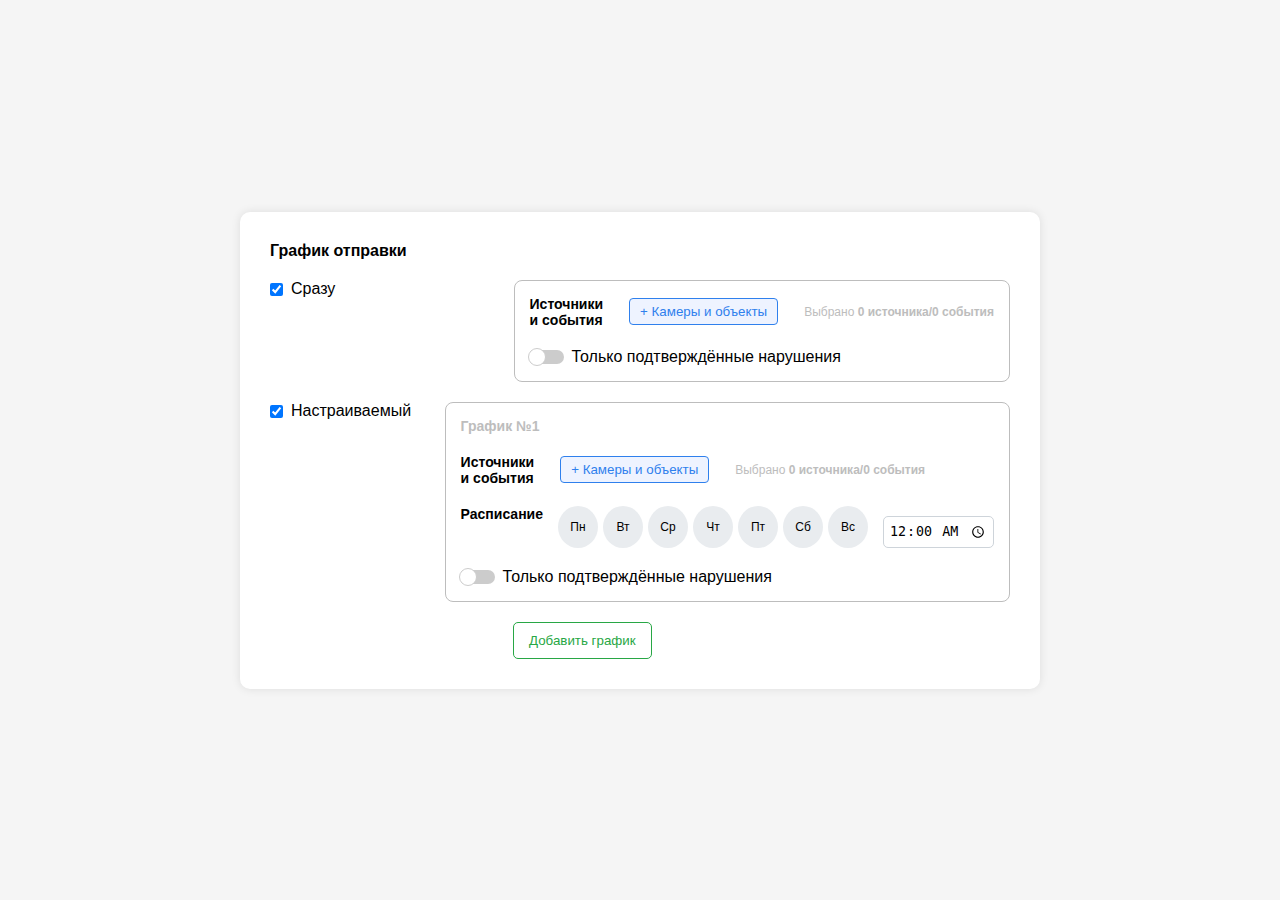
==== form/index.html @ 981cb8cc "TASK-4 create draft of form" ====
<!DOCTYPE html>
<html lang="en">
  <head>
    <meta charset="UTF-8" />
    <meta name="viewport" content="width=device-width, initial-scale=1.0" />
    <title>Document</title>
    <link rel="stylesheet" href="styles.css" />
  </head>
  <body>
    <form class="form" action="" method="post">
      <h1 class="form__title">График отправки</h1>
      <fieldset class="form__section">
        <label class="form__checkbox">
          <input class="form__checkbox-input" type="checkbox" checked />Сразу
        </label>
        <div class="form__container">
          <div class="form__info">
            <h3 class="form__info-title">
              Источники
              <span class="form__info-title--newline">и события</span>
            </h3>
            <button class="form__info-btn" type="submit">
              + Камеры и объекты
            </button>
            <p class="form__info-txt">
              Выбрано
              <span class="form__info-txt--highlight"
                >0 источника/0 события</span
              >
            </p>
          </div>
          <label class="form__toggle">
            <input class="form__toggle-checkbox" type="checkbox" />
            <span class="form__toggle-slider" class="slider"></span>
            Только подтверждённые нарушения
          </label>
        </div>
      </fieldset>
      <fieldset class="form__section">
        <label class="form__checkbox">
          <input
            class="form__checkbox-input"
            type="checkbox"
            checked
          />Настраиваемый
        </label>
        <div class="form__container">
          <h2 class="form__container-title">График №1</h2>
          <div class="form__info">
            <h3 class="form__info-title">
              Источники
              <span class="form__info-title--newline">и события</span>
            </h3>
            <button class="form__info-btn" type="submit">
              + Камеры и объекты
            </button>
            <p class="form__info-txt">
              Выбрано
              <span class="form__info-txt--highlight"
                >0 источника/0 события</span
              >
            </p>
          </div>
          <div class="form__schedule">
            <label class="form__schedule-label">Расписание</label>
            <div class="form__schedule-days">
              <button class="form__schedule-day">Пн</button>
              <button class="form__schedule-day">Вт</button>
              <button class="form__schedule-day">Ср</button>
              <button class="form__schedule-day">Чт</button>
              <button class="form__schedule-day">Пт</button>
              <button class="form__schedule-day">Сб</button>
              <button class="form__schedule-day">Вс</button>
            </div>
            <input class="form__schedule-time" type="time" value="00:00" />
          </div>
          <label class="form__toggle">
            <input class="form__toggle-checkbox" type="checkbox" />
            <span class="form__toggle-slider" class="slider"></span>
            Только подтверждённые нарушения
          </label>
        </div>
      </fieldset>
      <button class="form__add-schedule">Добавить график</button>
    </form>
  </body>
</html>
---- form/styles.css ----
*,
*::before,
*::after {
  box-sizing: border-box;
}

body {
  font-family: Arial, sans-serif;
  background-color: #f5f5f5;
  display: flex;
  justify-content: center;
  align-items: center;
  min-height: 100vh;
  margin: 0;
  scroll-behavior: smooth;
  text-rendering: optimizeSpeed;
}

body,
h1,
h2,
h3,
h4,
p,
fieldset,
label,
input,
button {
  margin: 0;
  padding: 0;
}

button {
  cursor: pointer;
}

.form {
  background-color: #fff;
  border-radius: 10px;
  box-shadow: 0 0 10px rgba(0, 0, 0, 0.1);
  padding: 30px;
  width: 800px;
}

.form__title {
  font-size: 16px;
  font-weight: bold;
  margin-bottom: 20px;
}

.form__section {
  display: flex;
  justify-content: space-between;
  border: none;
  margin-bottom: 20px;
}

.form__checkbox {
  display: flex;
  justify-content: left;
  margin-bottom: 16px;
}

.form__checkbox-input {
  align-self: flex-start;
  margin-top: 3px;
  margin-right: 8px;
}

.form__container {
  display: flex;
  flex-direction: column;
  justify-content: space-between;
  gap: 20px;
  align-items: left;
  border: 1px solid #bdbdbd;
  border-radius: 8px;
  padding: 15px;
}

.form__container-title {
  font-size: 14px;
  font-weight: bold;
  color: #bdbdbd;
}

.form__info {
  display: flex;
  align-items: center;
  gap: 10px;
}

.form__info-title {
  font-size: 14px;
  font-weight: bold;
  margin: 0;
}

.form__info-title--newline {
  display: block;
}

.form__info-btn {
  background-color: #eef3ff;
  border: 1px solid #2f80ed;
  color: #2f80ed;
  padding: 5px 10px;
  border-radius: 4px;
  margin-left: 16px;
}

.form__info-btn:hover {
  background-color: #2f80ed;
  border: 1px solid #eef3ff;
  color: #eef3ff;
}

.form__info-txt {
  font-size: 12px;
  color: #bdbdbd;
  margin-left: 16px;
}

.form__info-txt--highlight {
  font-weight: bold;
}

.form__schedule {
  display: flex;
  justify-content: space-between;
  gap: 15px;
}

.form__schedule-label {
  font-weight: bold;
  font-size: 14px;
}

.form__schedule-days {
  display: flex;
  flex-direction: row;
  gap: 5px;
}

.form__schedule-day {
  display: block;
  min-width: 40px;
  min-height: 40px;
  padding: 5px;
  background-color: #e9ecef;
  border: none;
  border-radius: 50%;
  font-size: 12px;
  text-align: center;
  cursor: pointer;
  outline: none;
}

.form__schedule-time {
  margin-top: 10px;
  padding: 5px;
  border-radius: 5px;
  border: 1px solid #ced4da;
  width: 100%;
}

.form__add-schedule {
  display: inline-block;
  background-color: #fff;
  color: #28a745;
  border: 1px solid #28a745;
  padding: 10px 15px;
  margin-left: 243px;
  border-radius: 5px;
}

.form__add-schedule:hover {
  background-color: #28a745;
  color: #fff;
}

.form__toggle {
  display: flex;
  align-items: center;
}

.form__toggle-checkbox {
  display: none;
}

.form__toggle-slider {
  position: relative;
  display: inline-block;
  width: 34px;
  height: 14px;
  background-color: #ccc;
  border-radius: 14px;
  margin-right: 8px;
  cursor: pointer;
}

.form__toggle-slider::before {
  content: "";
  position: absolute;
  width: 18px;
  height: 18px;
  background-color: white;
  border-radius: 50%;
  top: -2px;
  left: -2px;
  transition: 0.4s;
  border: 1px solid #ccc;
}

.form__toggle-checkbox:checked + .form__toggle-slider {
  background-color: #4caf50;
}

.form__toggle-checkbox:checked + .form__toggle-slider::before {
  transform: translateX(20px);
  border-color: #4caf50;
}
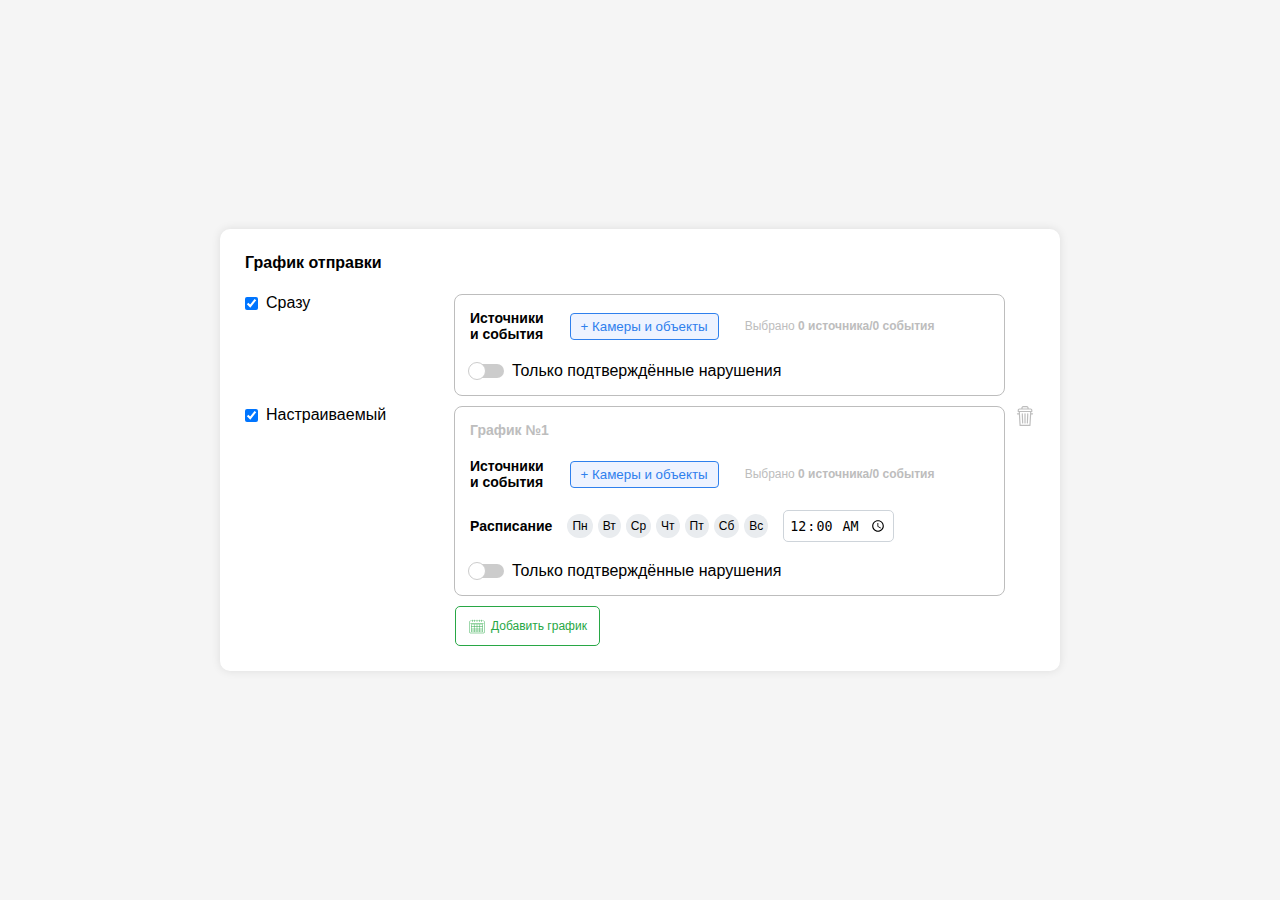
==== commit ebce4310: "TASK-4 modify form" ====
--- a/form/index.html
+++ b/form/index.html
@@ -7,9 +7,9 @@
     <link rel="stylesheet" href="styles.css" />
   </head>
   <body>
-    <form class="form" action="" method="post">
+    <form class="form">
       <h1 class="form__title">График отправки</h1>
-      <fieldset class="form__section">
+      <fieldset class="form__section section1">
         <label class="form__checkbox">
           <input class="form__checkbox-input" type="checkbox" checked />Сразу
         </label>
@@ -36,7 +36,7 @@
           </label>
         </div>
       </fieldset>
-      <fieldset class="form__section">
+      <fieldset class="form__section section2">
         <label class="form__checkbox">
           <input
             class="form__checkbox-input"
@@ -45,7 +45,9 @@
           />Настраиваемый
         </label>
         <div class="form__container">
-          <h2 class="form__container-title">График №1</h2>
+          <div class="form__container-header">
+            <h2 class="form__container-title">График №1</h2>
+          </div>
           <div class="form__info">
             <h3 class="form__info-title">
               Источники
@@ -81,7 +83,54 @@
           </label>
         </div>
       </fieldset>
-      <button class="form__add-schedule">Добавить график</button>
+      <button class="form__delete-btn">
+        <svg
+          class="form__delete-btn-pic"
+          viewBox="-47 1 511 511.999"
+          xmlns="http://www.w3.org/2000/svg"
+        >
+          <path
+            d="m209.140625 186c-8.28125 0-15 6.714844-15 15v235c0 8.285156 6.71875 15 15 15 8.285156 0 15-6.714844 15-15v-235c0-8.285156-6.714844-15-15-15zm0 0"
+          ></path>
+          <path
+            d="m279.78125 186.015625c-8.257812-.386719-15.273438 6.070313-15.625 14.347656l-10 235c-.355469 8.277344 6.070312 15.269531 14.347656 15.625.21875.007813.433594.011719.648438.011719 7.992187 0 14.632812-6.300781 14.976562-14.359375l10-235c.351563-8.28125-6.074218-15.273437-14.347656-15.625zm0 0"
+          ></path>
+          <path
+            d="m138.503906 186.015625c-8.277344.351563-14.699218 7.347656-14.347656 15.621094l10 235c.34375 8.0625 6.984375 14.363281 14.972656 14.363281.214844 0 .433594-.003906.652344-.015625 8.273438-.351563 14.699219-7.347656 14.347656-15.621094l-10-235c-.351562-8.277343-7.328125-14.726562-15.625-14.347656zm0 0"
+          ></path>
+          <path
+            d="m402.417969 185.136719h-34.164063l1.726563-29.398438h12.054687c8.28125 0 15-6.714843 15-15v-32.867187c0-24.8125-20.1875-45-45-45h-49.828125v-7.871094c0-30.328125-24.675781-55-55-55h-76.128906c-30.328125 0-55 24.671875-55 55v7.867188h-49.828125c-24.8125 0-45 20.1875-45 45v32.871093c0 8.285157 6.714844 15 15 15h12.050781l1.730469 29.398438h-34.53125c-8.285156 0-15 6.714843-15 15 0 8.28125 6.714844 15 15 15h36.296875l16.632813 282.742187c.464843 7.929688 7.03125 14.121094 14.972656 14.121094h251.480468c7.941407 0 14.507813-6.191406 14.972657-14.121094l16.632812-282.742187h35.929688c8.285156 0 15-6.71875 15-15 0-8.285157-6.714844-15-15-15zm-256.339844-130.136719c0-13.785156 11.214844-25 25-25h76.125c13.785156 0 25 11.214844 25 25v7.867188h-126.125zm-94.828125 52.867188c0-8.269532 6.730469-15 15-15h285.78125c8.273438 0 15 6.730468 15 15v17.871093h-315.78125zm269.488281 374.132812h-223.191406l-19.191406-326.261719h261.574219zm0 0"
+          ></path>
+        </svg>
+      </button>
+      <button class="form__add-schedule-btn">
+        <svg
+          width="18px"
+          height="15px"
+          class="form__add-schedule-btn-pic"
+          version="1.1"
+          id="Capa_1"
+          xmlns="http://www.w3.org/2000/svg"
+          xmlns:xlink="http://www.w3.org/1999/xlink"
+          x="0px"
+          y="0px"
+          viewBox="0 0 511 511"
+          style="enable-background: new 0 0 511 511"
+          xml:space="preserve"
+        >
+          <g>
+            <path
+              d="M471.5,56H423V31.5c0-4.142-3.358-7.5-7.5-7.5s-7.5,3.358-7.5,7.5V56h-65V31.5c0-4.142-3.358-7.5-7.5-7.5 s-7.5,3.358-7.5,7.5V56h-65V31.5c0-4.142-3.358-7.5-7.5-7.5s-7.5,3.358-7.5,7.5V56h-65V31.5c0-4.142-3.358-7.5-7.5-7.5 s-7.5,3.358-7.5,7.5V56h-65V31.5c0-4.142-3.358-7.5-7.5-7.5S88,27.358,88,31.5V56H39.5C17.72,56,0,73.72,0,95.5v352 C0,469.28,17.72,487,39.5,487h432c21.78,0,39.5-17.72,39.5-39.5v-352C511,73.72,493.28,56,471.5,56z M496,447.5 c0,13.509-10.991,24.5-24.5,24.5h-432C25.991,472,15,461.009,15,447.5v-352C15,81.991,25.991,71,39.5,71H88v24.5 c0,4.142,3.358,7.5,7.5,7.5s7.5-3.358,7.5-7.5V71h65v24.5c0,4.142,3.358,7.5,7.5,7.5s7.5-3.358,7.5-7.5V71h65v24.5 c0,4.142,3.358,7.5,7.5,7.5s7.5-3.358,7.5-7.5V71h65v24.5c0,4.142,3.358,7.5,7.5,7.5s7.5-3.358,7.5-7.5V71h65v24.5 c0,4.142,3.358,7.5,7.5,7.5s7.5-3.358,7.5-7.5V71h48.5c13.509,0,24.5,10.991,24.5,24.5V447.5z"
+            ></path>
+            <path
+              d="M471.5,136h-432c-4.142,0-7.5,3.358-7.5,7.5s3.358,7.5,7.5,7.5h432c4.142,0,7.5-3.358,7.5-7.5S475.642,136,471.5,136z"
+            ></path>
+            <path
+              d="M446.5,176h-382c-4.687,0-8.5,3.813-8.5,8.5v254c0,4.687,3.813,8.5,8.5,8.5h382c4.687,0,8.5-3.813,8.5-8.5v-254 C455,179.813,451.187,176,446.5,176z M344,304h-81v-49h81V304z M359,255h81v49h-81V255z M263,240v-49h81v49H263z M248,240h-81v-49 h81V240z M248,255v49h-81v-49H248z M152,304H71v-49h81V304z M71,319h81v49H71V319z M167,319h81v49h-81V319z M248,383v49h-81v-49 H248z M263,383h81v49h-81V383z M263,368v-49h81v49H263z M359,319h81v49h-81V319z M440,240h-81v-49h81V240z M152,191v49H71v-49H152z M71,383h81v49H71V383z M359,432v-49h81v49H359z"
+            ></path>
+          </g></svg
+        >Добавить график
+      </button>
     </form>
   </body>
 </html>
--- a/form/styles.css
+++ b/form/styles.css
@@ -31,34 +31,54 @@
 }
 
 button {
+  display: block;
+  background: transparent;
+  border: none;
   cursor: pointer;
+  transition: background-color 0.3s, color 0.3s, fill 0.3s;
 }
 
 .form {
+  display: grid;
+  grid-template-columns: 200px 550px 20px;
+  grid-template-rows: 30px auto auto 40px;
+  grid-template-areas:
+    "header header header"
+    "section1 section1 ."
+    "content content button"
+    ". footer .";
+  gap: 10px;
   background-color: #fff;
   border-radius: 10px;
   box-shadow: 0 0 10px rgba(0, 0, 0, 0.1);
-  padding: 30px;
-  width: 800px;
+  padding: 25px;
+  min-width: 800px;
+  transition: background-color 0.3s, box-shadow 0.3s;
 }
 
 .form__title {
+  grid-area: header;
   font-size: 16px;
   font-weight: bold;
-  margin-bottom: 20px;
 }
 
 .form__section {
-  display: flex;
-  justify-content: space-between;
+  display: grid;
+  grid-template-columns: 27.5% 72.5%;
   border: none;
-  margin-bottom: 20px;
+}
+
+.section1 {
+  grid-area: section1;
+}
+
+.section2 {
+  grid-area: content;
 }
 
 .form__checkbox {
   display: flex;
-  justify-content: left;
-  margin-bottom: 16px;
+  justify-content: flex-start;
 }
 
 .form__checkbox-input {
@@ -70,12 +90,17 @@
 .form__container {
   display: flex;
   flex-direction: column;
-  justify-content: space-between;
   gap: 20px;
-  align-items: left;
   border: 1px solid #bdbdbd;
   border-radius: 8px;
   padding: 15px;
+  transition: border-color 0.3s;
+}
+
+.form__container-header {
+  display: flex;
+  justify-content: space-between;
+  align-items: center;
 }
 
 .form__container-title {
@@ -84,6 +109,20 @@
   color: #bdbdbd;
 }
 
+.form__delete-btn {
+  grid-area: button;
+  align-self: start;
+}
+
+.form__delete-btn-pic {
+  fill: #bdbdbd;
+  transition: fill 0.3s;
+}
+
+.form__delete-btn-pic:hover {
+  fill: red;
+}
+
 .form__info {
   display: flex;
   align-items: center;
@@ -93,7 +132,6 @@
 .form__info-title {
   font-size: 14px;
   font-weight: bold;
-  margin: 0;
 }
 
 .form__info-title--newline {
@@ -107,11 +145,12 @@
   padding: 5px 10px;
   border-radius: 4px;
   margin-left: 16px;
+  transition: background-color 0.3s, border-color 0.3s, color 0.3s;
 }
 
 .form__info-btn:hover {
   background-color: #2f80ed;
-  border: 1px solid #eef3ff;
+  border-color: #eef3ff;
   color: #eef3ff;
 }
 
@@ -127,7 +166,8 @@
 
 .form__schedule {
   display: flex;
-  justify-content: space-between;
+  justify-content: start;
+  align-items: center;
   gap: 15px;
 }
 
@@ -144,39 +184,52 @@
 
 .form__schedule-day {
   display: block;
-  min-width: 40px;
-  min-height: 40px;
+  min-width: 20px;
+  min-height: 20px;
   padding: 5px;
   background-color: #e9ecef;
   border: none;
   border-radius: 50%;
   font-size: 12px;
   text-align: center;
-  cursor: pointer;
-  outline: none;
+  transition: background-color 0.3s;
 }
 
 .form__schedule-time {
-  margin-top: 10px;
   padding: 5px;
   border-radius: 5px;
   border: 1px solid #ced4da;
-  width: 100%;
-}
-
-.form__add-schedule {
-  display: inline-block;
+  transition: border-color 0.3s;
+}
+
+.form__add-schedule-btn {
+  display: flex;
+  align-items: center;
+  gap: 5px;
+  grid-area: footer;
   background-color: #fff;
   color: #28a745;
   border: 1px solid #28a745;
-  padding: 10px 15px;
-  margin-left: 243px;
+  padding: 7px 12px;
   border-radius: 5px;
-}
-
-.form__add-schedule:hover {
+  margin-right: auto;
+  font-size: 12px;
+  transition: background-color 0.3s, border-color 0.3s, color 0.3s, fill 0.3s;
+}
+
+.form__add-schedule-btn:hover {
   background-color: #28a745;
   color: #fff;
+}
+
+.form__add-schedule-btn-pic {
+  display: block;
+  fill: #28a745;
+  transition: fill 0.3s;
+}
+
+.form__add-schedule-btn:hover .form__add-schedule-btn-pic {
+  fill: #fff;
 }
 
 .form__toggle {
@@ -197,6 +250,7 @@
   border-radius: 14px;
   margin-right: 8px;
   cursor: pointer;
+  transition: background-color 0.3s;
 }
 
 .form__toggle-slider::before {
@@ -208,7 +262,7 @@
   border-radius: 50%;
   top: -2px;
   left: -2px;
-  transition: 0.4s;
+  transition: transform 0.4s, border-color 0.3s;
   border: 1px solid #ccc;
 }
 
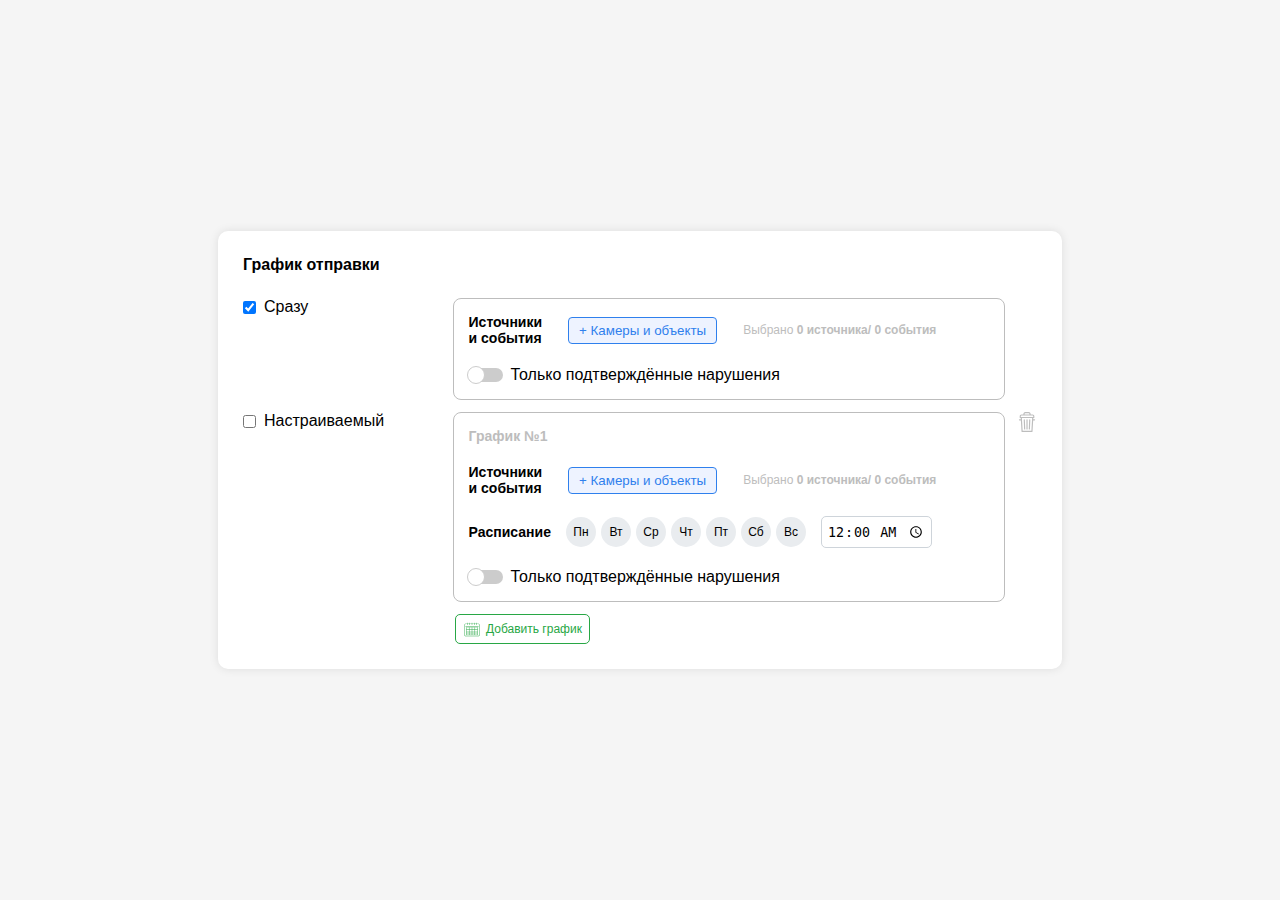
==== commit c26299e5: "TASK-4 modified `form__schedule` section - change `button` to `checkbox` - add hover effect - correc" ====
--- a/form/index.html
+++ b/form/index.html
@@ -3,11 +3,11 @@
   <head>
     <meta charset="UTF-8" />
     <meta name="viewport" content="width=device-width, initial-scale=1.0" />
-    <title>Document</title>
+    <title>График отправки</title>
     <link rel="stylesheet" href="styles.css" />
   </head>
   <body>
-    <form class="form">
+    <form class="form" name="sending" method="#" action="#">
       <h1 class="form__title">График отправки</h1>
       <fieldset class="form__section section1">
         <label class="form__checkbox">
@@ -19,13 +19,13 @@
               Источники
               <span class="form__info-title--newline">и события</span>
             </h3>
-            <button class="form__info-btn" type="submit">
+            <button class="form__info-btn" type="button">
               + Камеры и объекты
             </button>
             <p class="form__info-txt">
               Выбрано
               <span class="form__info-txt--highlight"
-                >0 источника/0 события</span
+                >0 источника/ 0 события</span
               >
             </p>
           </div>
@@ -38,11 +38,7 @@
       </fieldset>
       <fieldset class="form__section section2">
         <label class="form__checkbox">
-          <input
-            class="form__checkbox-input"
-            type="checkbox"
-            checked
-          />Настраиваемый
+          <input class="form__checkbox-input" type="checkbox" />Настраиваемый
         </label>
         <div class="form__container">
           <div class="form__container-header">
@@ -53,26 +49,47 @@
               Источники
               <span class="form__info-title--newline">и события</span>
             </h3>
-            <button class="form__info-btn" type="submit">
+            <button class="form__info-btn" type="button">
               + Камеры и объекты
             </button>
             <p class="form__info-txt">
               Выбрано
               <span class="form__info-txt--highlight"
-                >0 источника/0 события</span
+                >0 источника/ 0 события</span
               >
             </p>
           </div>
           <div class="form__schedule">
             <label class="form__schedule-label">Расписание</label>
             <div class="form__schedule-days">
-              <button class="form__schedule-day">Пн</button>
-              <button class="form__schedule-day">Вт</button>
-              <button class="form__schedule-day">Ср</button>
-              <button class="form__schedule-day">Чт</button>
-              <button class="form__schedule-day">Пт</button>
-              <button class="form__schedule-day">Сб</button>
-              <button class="form__schedule-day">Вс</button>
+              <label class="form__schedule-day">
+                <input type="checkbox" name="day" value="Пн" />
+                Пн
+              </label>
+              <label class="form__schedule-day">
+                <input type="checkbox" name="day" value="Вт" />
+                Вт
+              </label>
+              <label class="form__schedule-day">
+                <input type="checkbox" name="day" value="Ср" />
+                Ср
+              </label>
+              <label class="form__schedule-day">
+                <input type="checkbox" name="day" value="Чт" />
+                Чт
+              </label>
+              <label class="form__schedule-day">
+                <input type="checkbox" name="day" value="Пт" />
+                Пт
+              </label>
+              <label class="form__schedule-day">
+                <input type="checkbox" name="day" value="Сб" />
+                Сб
+              </label>
+              <label class="form__schedule-day">
+                <input type="checkbox" name="day" value="Вс" />
+                Вс
+              </label>
             </div>
             <input class="form__schedule-time" type="time" value="00:00" />
           </div>
@@ -83,7 +100,7 @@
           </label>
         </div>
       </fieldset>
-      <button class="form__delete-btn">
+      <button type="button" class="form__delete-btn">
         <svg
           class="form__delete-btn-pic"
           viewBox="-47 1 511 511.999"
@@ -103,7 +120,7 @@
           ></path>
         </svg>
       </button>
-      <button class="form__add-schedule-btn">
+      <button type="button" class="form__add-schedule-btn">
         <svg
           width="18px"
           height="15px"
--- a/form/styles.css
+++ b/form/styles.css
@@ -41,13 +41,13 @@
 .form {
   display: grid;
   grid-template-columns: 200px 550px 20px;
-  grid-template-rows: 30px auto auto 40px;
+  grid-template-rows: 30px auto auto 30px;
   grid-template-areas:
-    "header header header"
+    "title title title"
     "section1 section1 ."
-    "content content button"
-    ". footer .";
-  gap: 10px;
+    "section2 section2 trash"
+    ". calendar .";
+  gap: 12px;
   background-color: #fff;
   border-radius: 10px;
   box-shadow: 0 0 10px rgba(0, 0, 0, 0.1);
@@ -57,7 +57,7 @@
 }
 
 .form__title {
-  grid-area: header;
+  grid-area: title;
   font-size: 16px;
   font-weight: bold;
 }
@@ -73,7 +73,7 @@
 }
 
 .section2 {
-  grid-area: content;
+  grid-area: section2;
 }
 
 .form__checkbox {
@@ -107,20 +107,6 @@
   font-size: 14px;
   font-weight: bold;
   color: #bdbdbd;
-}
-
-.form__delete-btn {
-  grid-area: button;
-  align-self: start;
-}
-
-.form__delete-btn-pic {
-  fill: #bdbdbd;
-  transition: fill 0.3s;
-}
-
-.form__delete-btn-pic:hover {
-  fill: red;
 }
 
 .form__info {
@@ -183,16 +169,28 @@
 }
 
 .form__schedule-day {
-  display: block;
-  min-width: 20px;
-  min-height: 20px;
-  padding: 5px;
+  display: flex;
+  align-items: center;
+  justify-content: center;
+  min-width: 30px;
+  min-height: 30px;
   background-color: #e9ecef;
-  border: none;
   border-radius: 50%;
   font-size: 12px;
   text-align: center;
   transition: background-color 0.3s;
+  cursor: pointer;
+  position: relative;
+}
+
+.form__schedule-day:hover {
+  background-color: #bdbdbd;
+}
+
+.form__schedule-day input[type="checkbox"] {
+  position: absolute;
+  opacity: 0;
+  cursor: pointer;
 }
 
 .form__schedule-time {
@@ -202,15 +200,34 @@
   transition: border-color 0.3s;
 }
 
+.form__schedule-time:hover {
+  cursor: pointer;
+  border: 1px solid #000;
+}
+
+.form__delete-btn {
+  grid-area: trash;
+  align-self: start;
+}
+
+.form__delete-btn-pic {
+  fill: #bdbdbd;
+  transition: fill 0.3s;
+}
+
+.form__delete-btn-pic:hover {
+  fill: red;
+}
+
 .form__add-schedule-btn {
   display: flex;
   align-items: center;
   gap: 5px;
-  grid-area: footer;
+  grid-area: calendar;
   background-color: #fff;
   color: #28a745;
   border: 1px solid #28a745;
-  padding: 7px 12px;
+  padding: 3px 7px;
   border-radius: 5px;
   margin-right: auto;
   font-size: 12px;
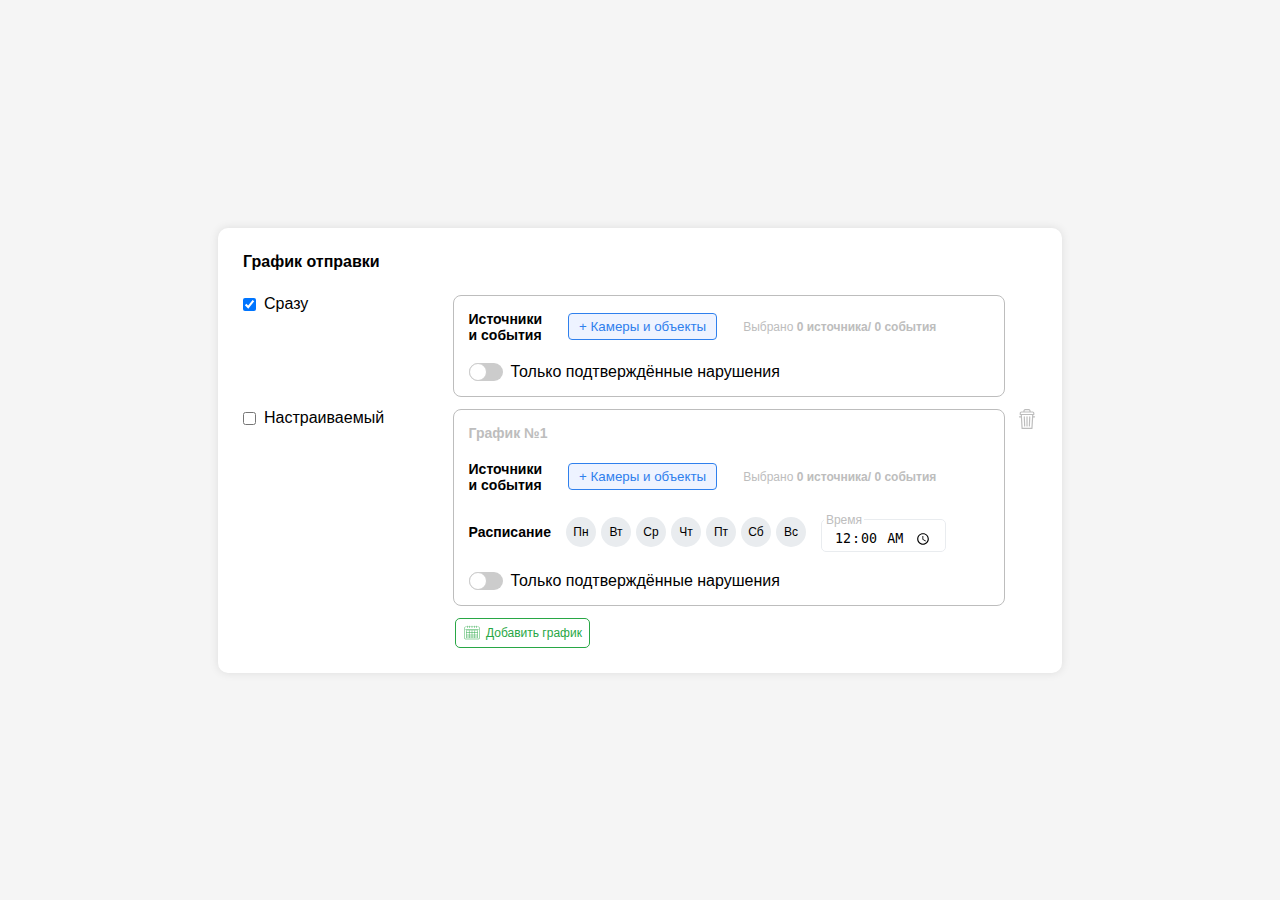
==== commit 44abc828: "TASK-4 correct time fieldset" ====
--- a/form/index.html
+++ b/form/index.html
@@ -91,7 +91,14 @@
                 Вс
               </label>
             </div>
-            <input class="form__schedule-time" type="time" value="00:00" />
+            <fieldset class="form__schedule-time">
+              <legend class="form__schedule-time-legend">Время</legend>
+              <input
+                class="form__schedule-time-input"
+                type="time"
+                value="00:00"
+              />
+            </fieldset>
           </div>
           <label class="form__toggle">
             <input class="form__toggle-checkbox" type="checkbox" />
--- a/form/styles.css
+++ b/form/styles.css
@@ -28,6 +28,11 @@
 button {
   margin: 0;
   padding: 0;
+}
+
+input {
+  border: none;
+  outline: none;
 }
 
 button {
@@ -194,15 +199,33 @@
 }
 
 .form__schedule-time {
-  padding: 5px;
   border-radius: 5px;
-  border: 1px solid #ced4da;
-  transition: border-color 0.3s;
+  border: 1px solid #e9ecef;
+  transition: border-color 0.3s, box-shadow 0.3s, color 0.3s;
+  display: flex;
+  align-items: center;
+  font-size: 12px;
+  color: #bdbdbd;
+  padding: 2px;
 }
 
 .form__schedule-time:hover {
-  cursor: pointer;
-  border: 1px solid #000;
+  border-color: #000;
+  color: #000;
+  box-shadow: 0 0 5px rgba(0, 0, 0, 0.2);
+}
+
+.form__schedule-time-legend {
+  margin-right: 10px;
+}
+
+.form__schedule-time-input {
+  padding: 0 10px;
+  flex-grow: 1;
+}
+
+.form__schedule-time-input:focus {
+  box-shadow: 0 0 5px rgba(0, 0, 0, 0.3);
 }
 
 .form__delete-btn {
@@ -262,7 +285,7 @@
   position: relative;
   display: inline-block;
   width: 34px;
-  height: 14px;
+  height: 18px;
   background-color: #ccc;
   border-radius: 14px;
   margin-right: 8px;
@@ -277,8 +300,8 @@
   height: 18px;
   background-color: white;
   border-radius: 50%;
-  top: -2px;
-  left: -2px;
+  top: 0;
+  left: 0;
   transition: transform 0.4s, border-color 0.3s;
   border: 1px solid #ccc;
 }
